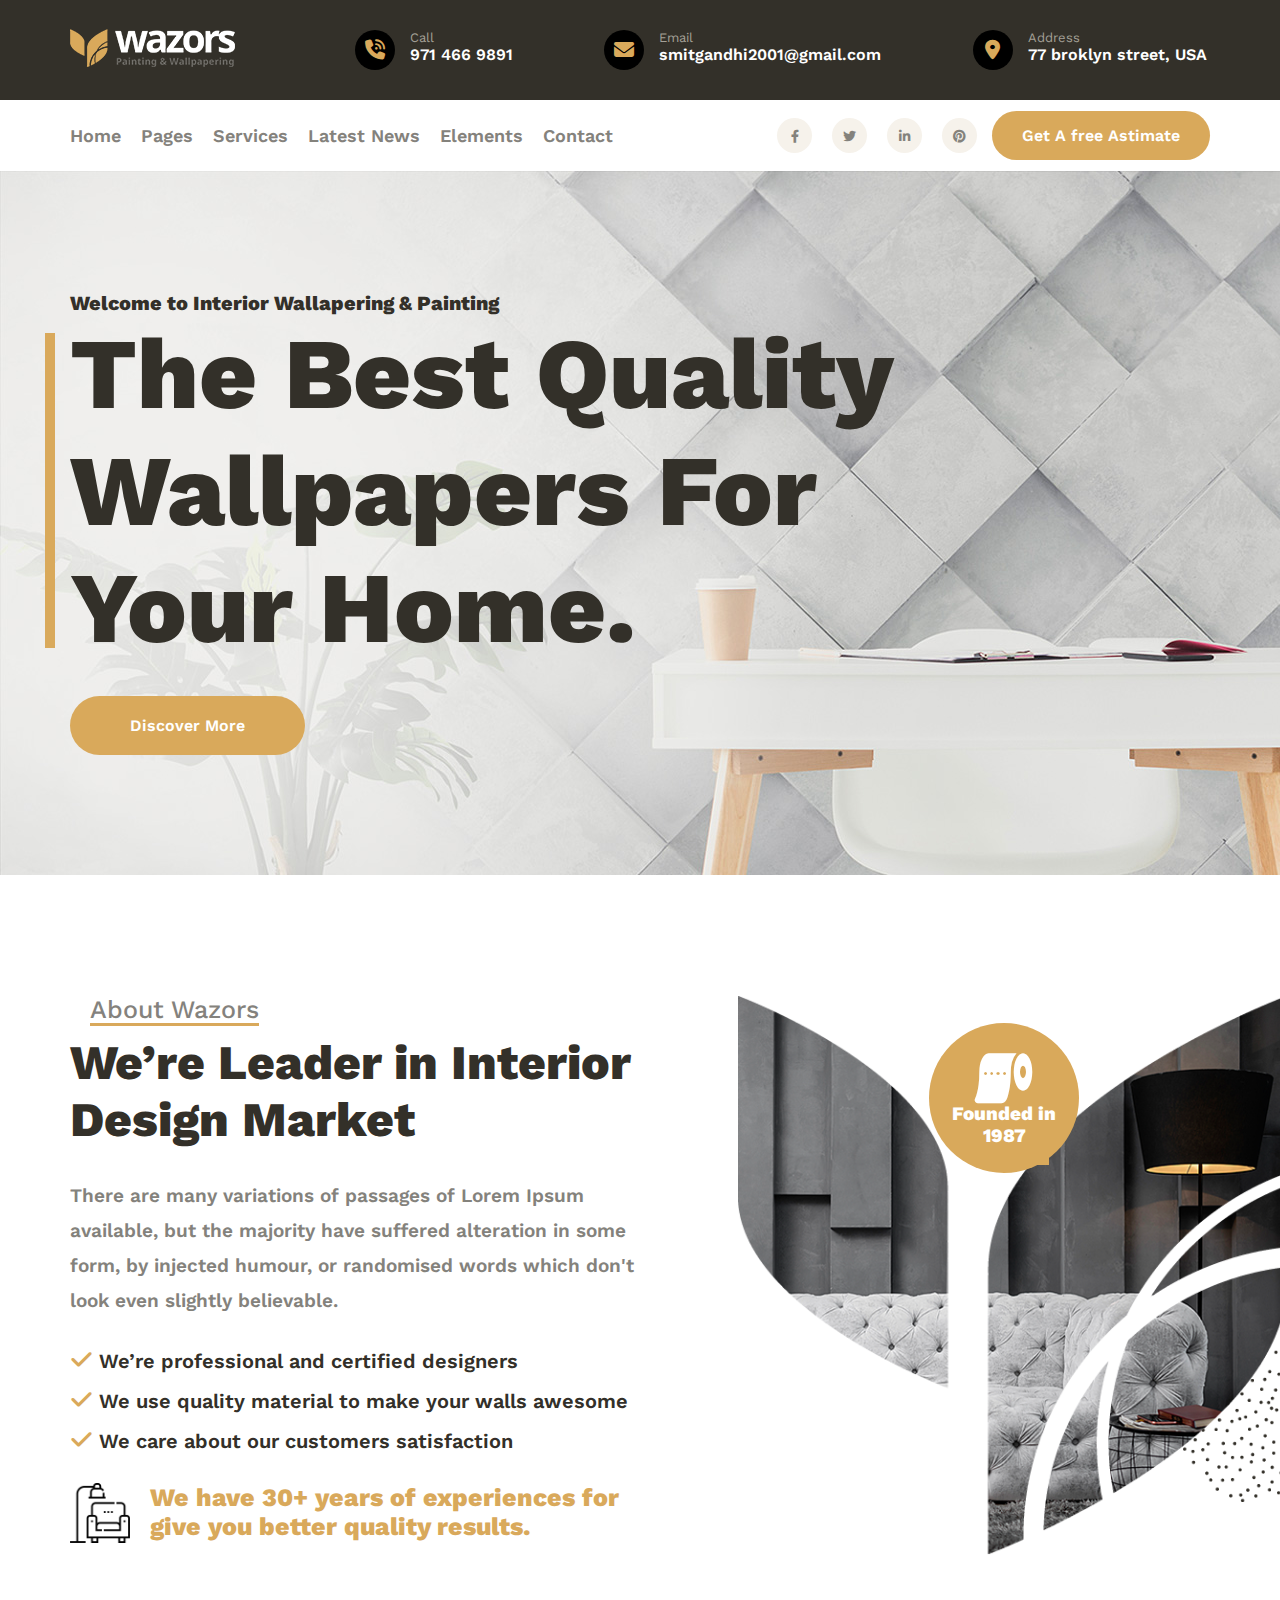
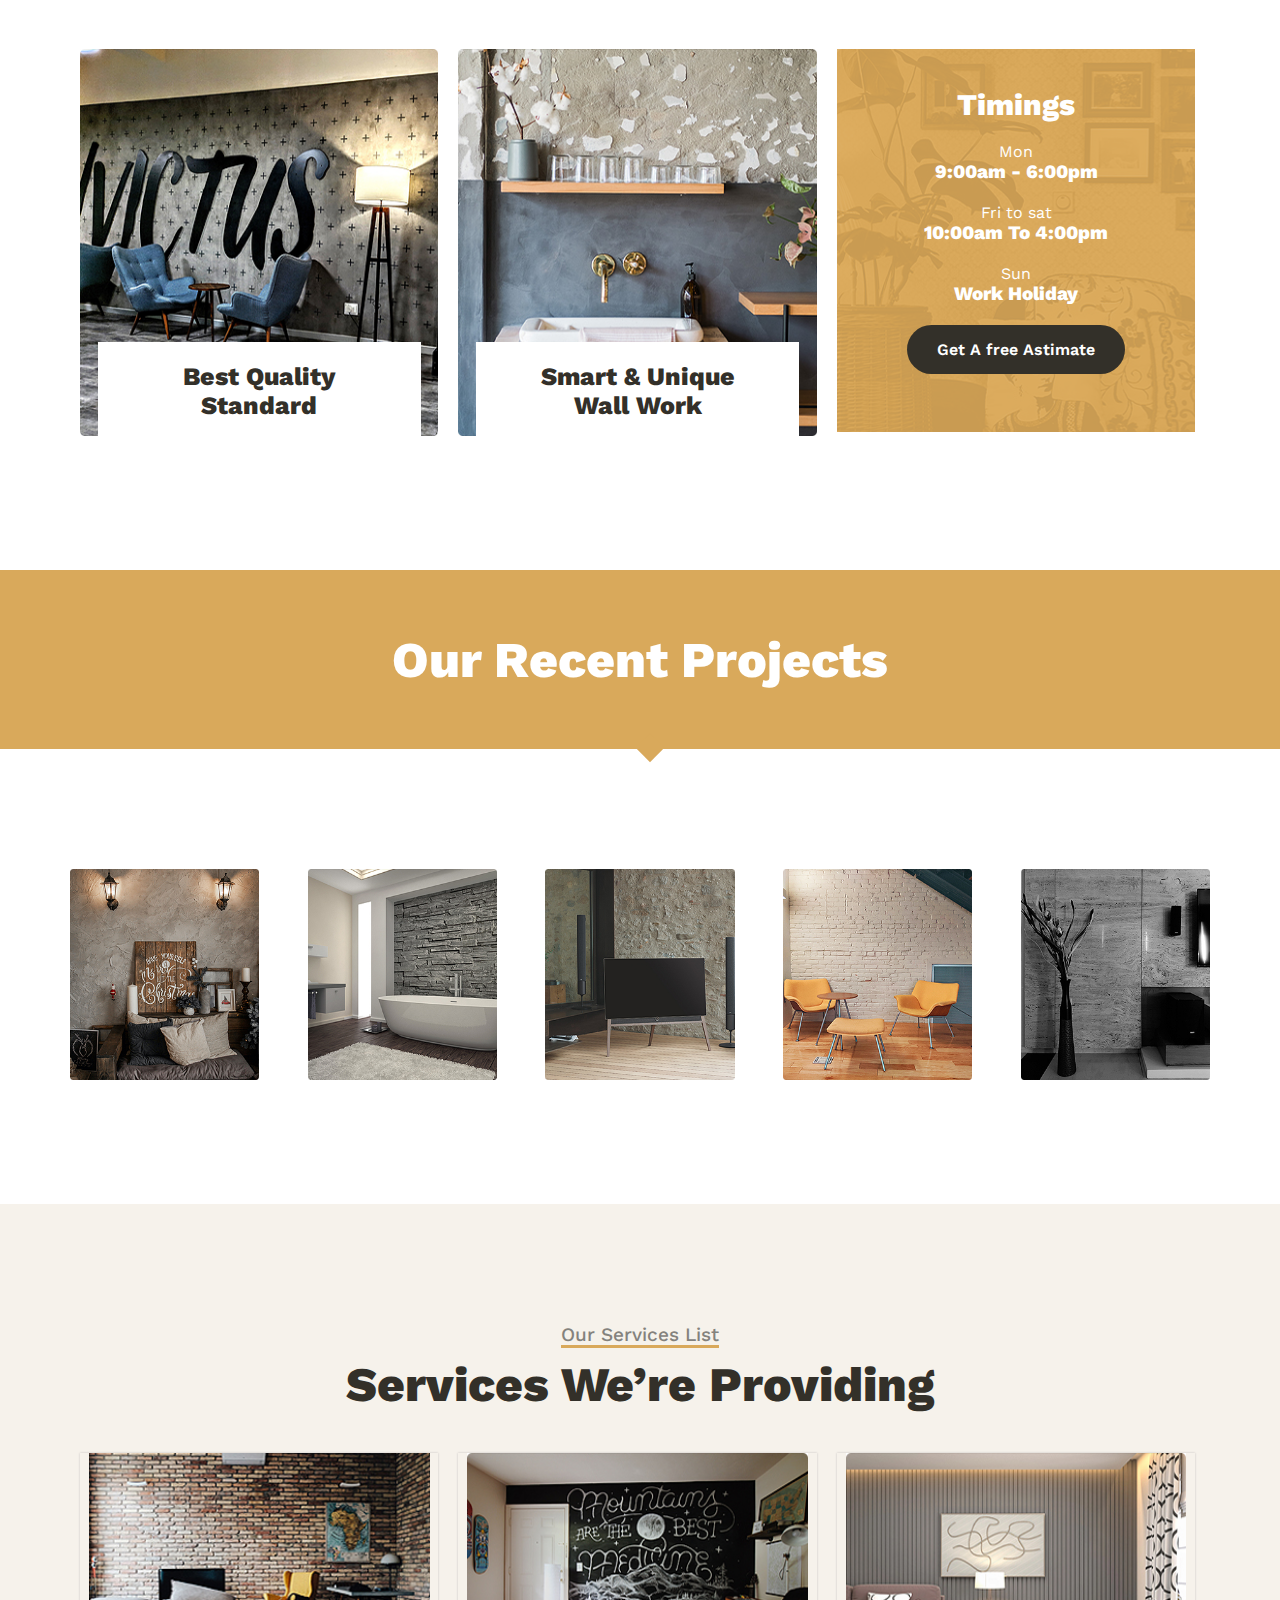
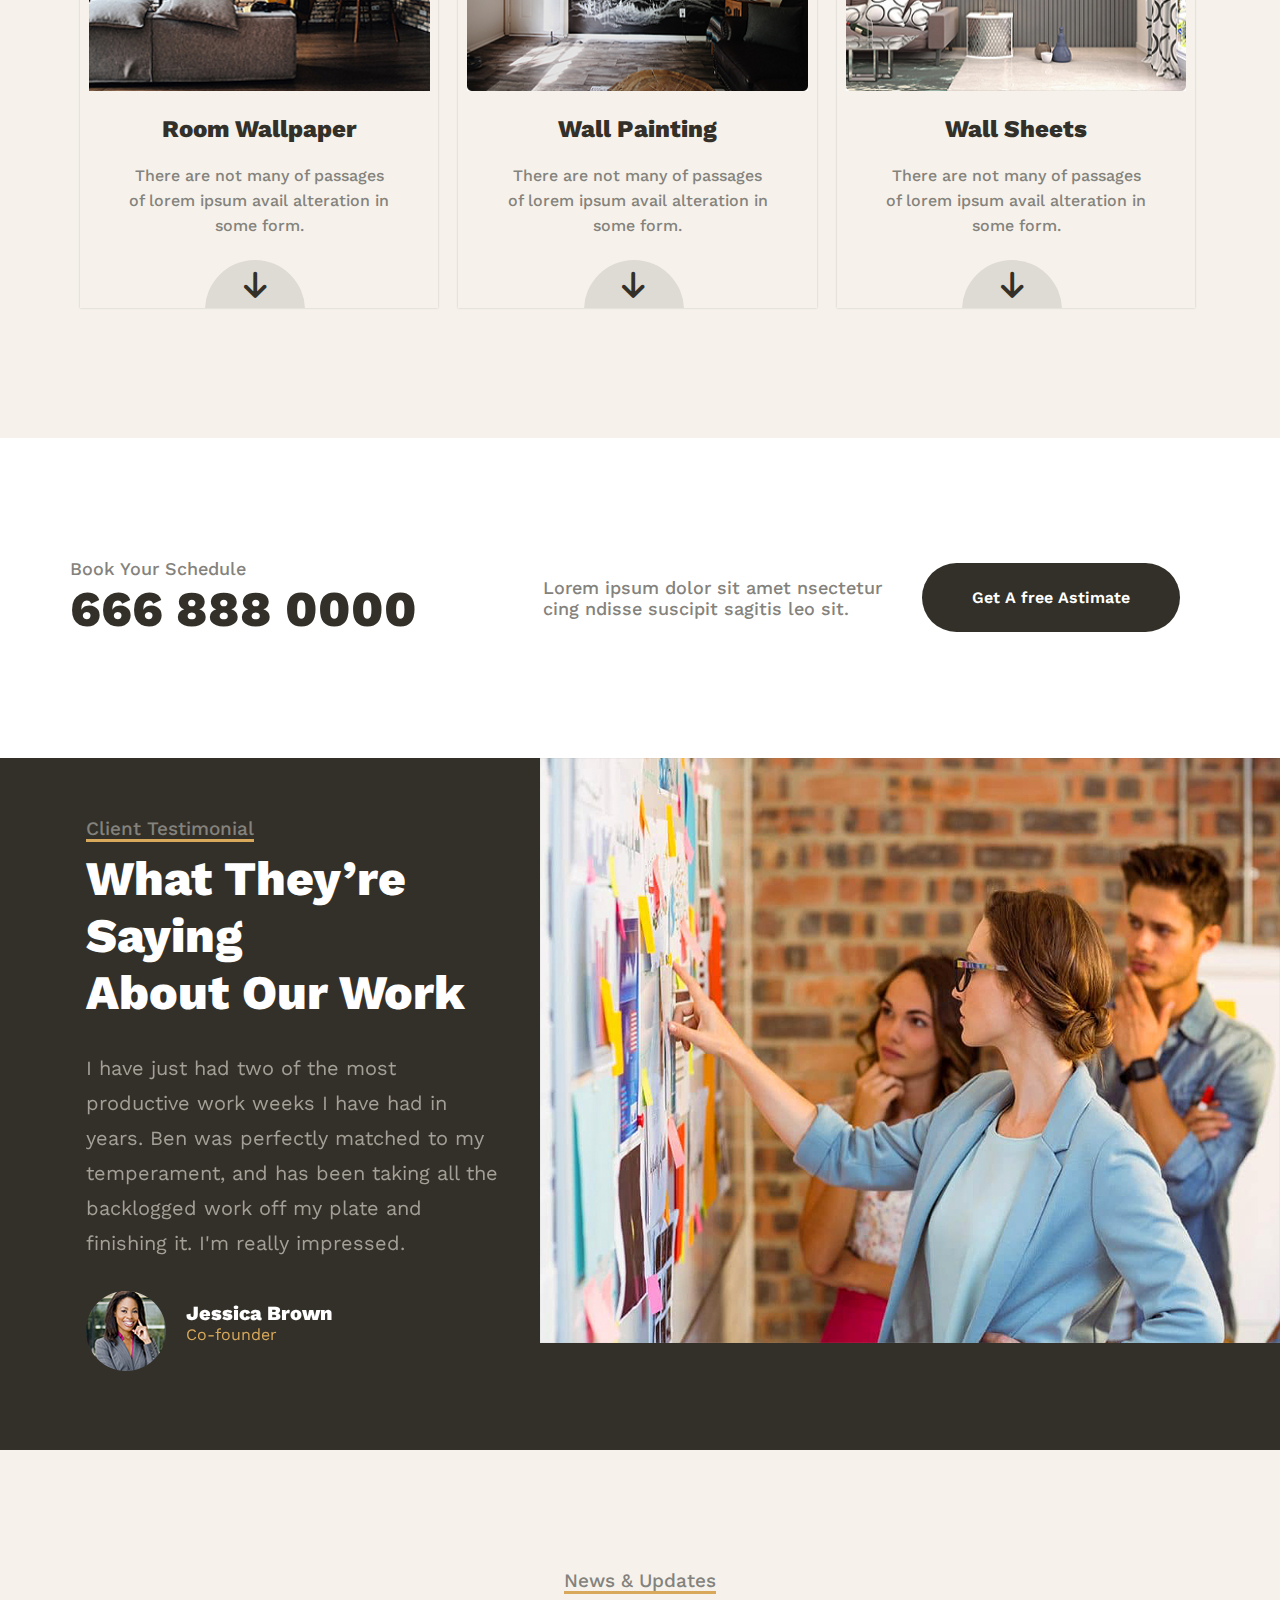
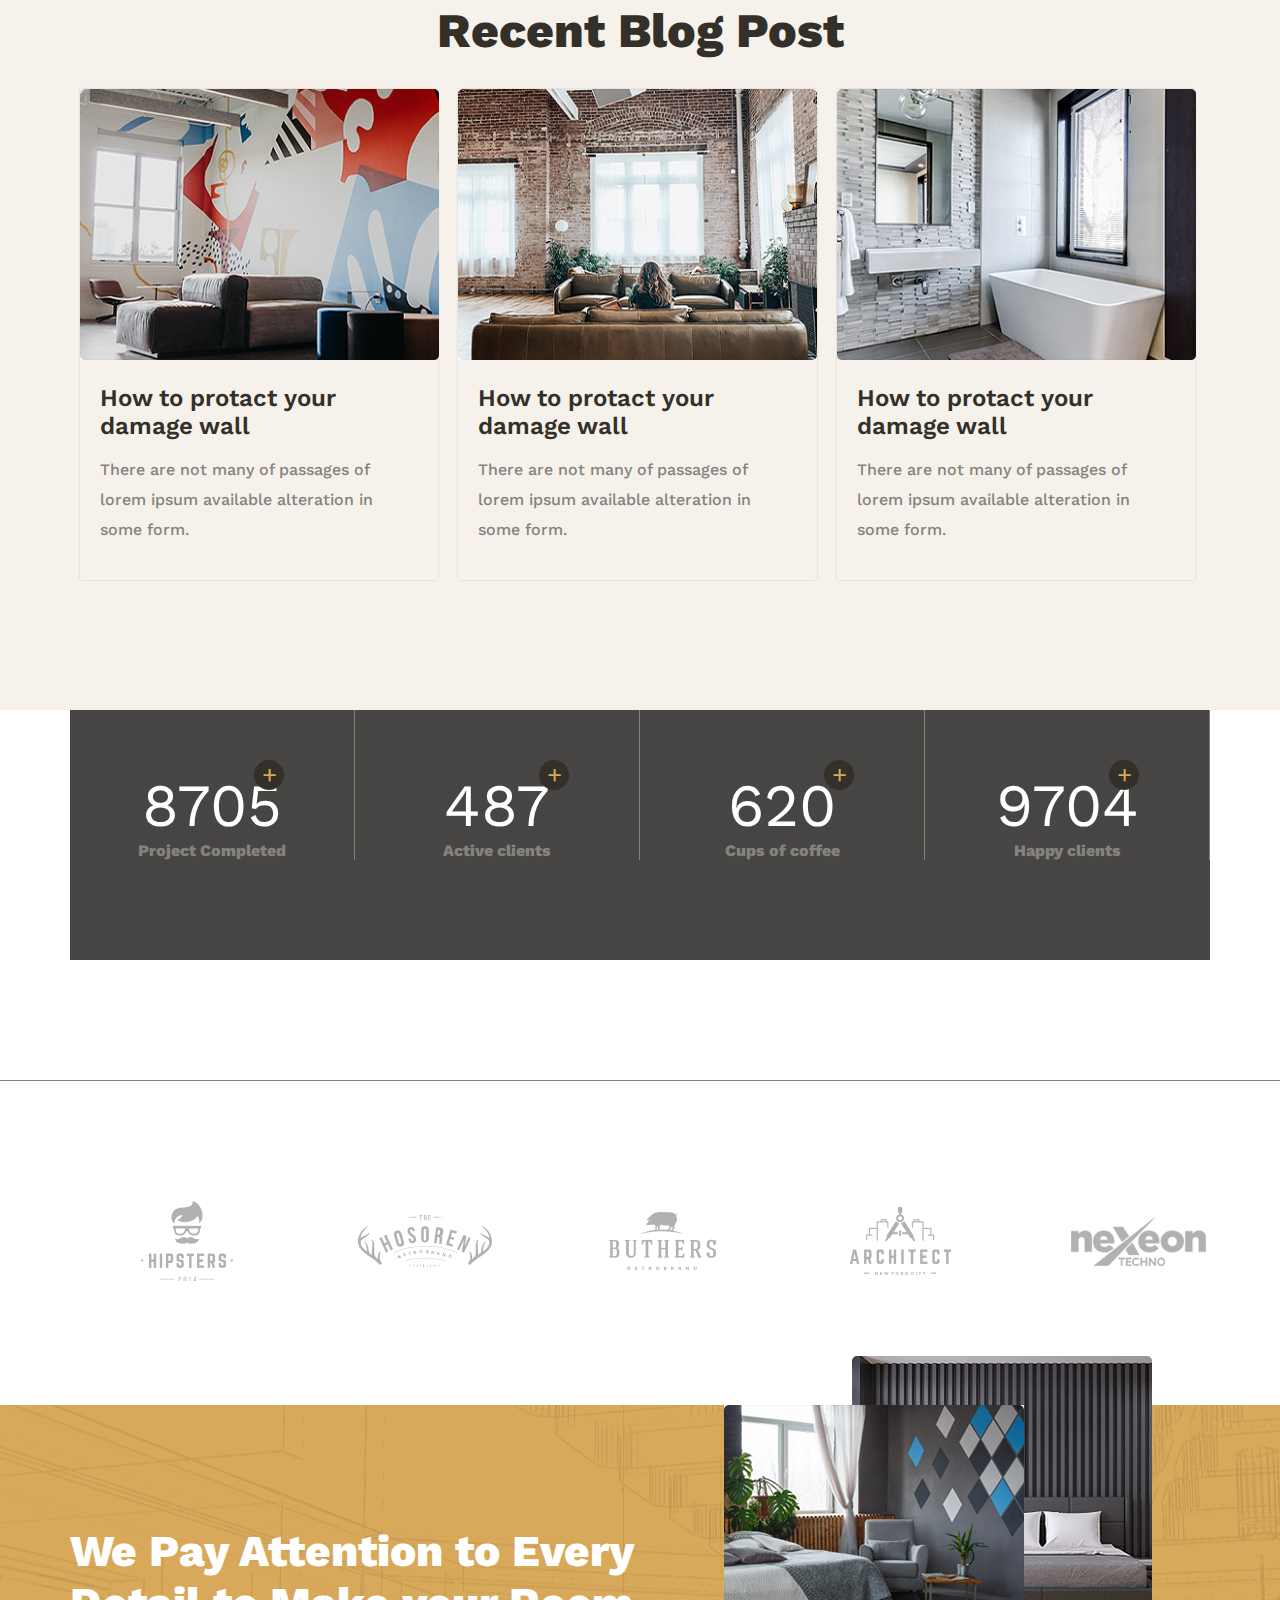
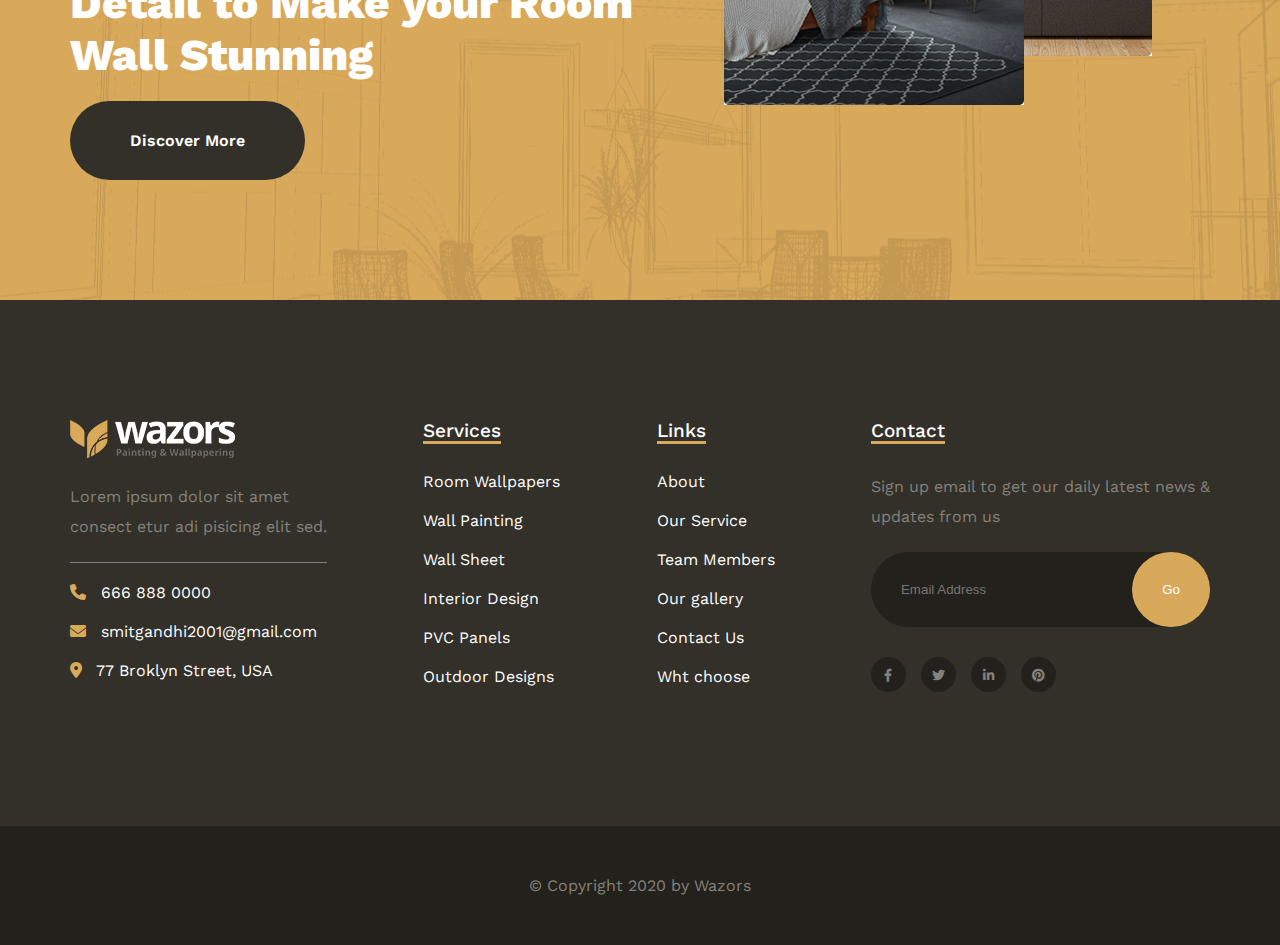
==== index.html @ 4b317e35 "Sass" ====
<!DOCTYPE html>
<html lang="en">

<head>
    <meta charset="UTF-8">
    <meta http-equiv="X-UA-Compatible" content="IE=edge">
    <meta name="viewport" content="width=device-width, initial-scale=1.0">
    <title>Home Decore</title>
    <!-- fontawasome -->
    <link href="css/all.min.css" rel="stylesheet" type="text/css" />
    <!-- fonts -->
    <link href="css/font.css" rel="stylesheet" type="text/css" />

    <link rel="stylesheet" href="css/owl.carousel.min.css" type="text/css" />
    <!-- custome css -->
    <link href="css/style.css" rel="stylesheet" type="text/css" />
</head>

<body>
    <header>
        <div class="topbar">
            <div class="container">
                <div class="row align-item-center">
                    <div class="logo w-3">
                        <img src="images/logo.png" alt="logo" />
                    </div>
                    <div class="contact w-9">
                        <ul class="d-flex justify-content-btwn">
                            <li class="d-flex">
                                <i class="fa-solid fa-phone-volume"></i>
                                <div>
                                    <h5>
                                        Call
                                    </h5>
                                    <a href="#javascript:;">
                                        971 466 9891
                                    </a>
                                </div>
                            </li>
                            <li class="d-flex">
                                <i class="fa-solid fa-envelope"></i>
                                <div>
                                    <h5>
                                        Email
                                    </h5>
                                    <a href="#javascript:;">
                                        smitgandhi2001@gmail.com
                                    </a>
                                </div>
                            </li>
                            <li class="d-flex">
                                <i class="fa-solid fa-location-dot"></i>
                                <div>
                                    <h5>
                                        Address
                                    </h5>
                                    <a href="#javascript:;">
                                        77 broklyn street, USA
                                    </a>
                                </div>
                            </li>
                        </ul>
                    </div>
                </div>
            </div>
        </div>
        <div class="main-head">
            <div class="container">
                <div class="row justify-content-btwn align-item-center">
                    <nav>
                        <ul class="d-flex">
                            <li class="dropdown position-relative">
                                <a href="#" class="na">
                                    Home
                                </a>
                                <ul class="dropdown-menu position-absolute">
                                    <li class="drop-l">
                                        <a href="#" class="drop-la">
                                            Home Page 01
                                        </a>
                                    </li>
                                    <li class="drop-l">
                                        <a href="#" class="drop-la">
                                            Home Page 02
                                        </a>
                                    </li>
                                    <li class="drop-l">
                                        <a href="#" class="drop-la">
                                            Home OnePage
                                        </a>
                                    </li>
                                    <li class="drop-l">
                                        <a href="#" class="drop-la">
                                            Header Style
                                        </a>
                                    </li>
                                </ul>
                            </li>
                            <li class="drop-down position-relative">
                                <a href="#" class="na">
                                    Pages
                                </a>
                                <ul class="dropdown-menu position-absolute">
                                    <li class="drop-l">
                                        <a href="#" class="drop-la">
                                            About Us
                                        </a>
                                    </li>
                                    <li class="drop-l">
                                        <a href="#" class="drop-la">
                                            Our Work
                                        </a>
                                    </li>
                                    <li class="drop-l">
                                        <a href="#" class="drop-la">
                                           Work Details
                                        </a>
                                    </li>
                                    <li class="drop-l">
                                        <a href="#" class="drop-la">
                                            Faq
                                        </a>
                                    </li>
                                    <li class="drop-l">
                                        <a href="#" class="drop-la">
                                            Our Team
                                        </a>
                                    </li>
                                    <li class="drop-l">
                                        <a href="#" class="drop-la">
                                            404 Error Page
                                        </a>
                                    </li>
                                </ul>
                            </li>
                            <li>
                                <a href="#" class="na">
                                    Services
                                </a>
                            </li>
                            <li class="position-relative">
                                <a href="#" class="na">
                                    Latest News
                                </a>
                                <ul class="dropdown-menu position-absolute">
                                    <li class="drop-l">
                                        <a href="#" class="drop-la">
                                            Latest News
                                        </a>
                                    </li>
                                    <li class="drop-l">
                                        <a href="#" class="drop-la">
                                            News Grid views
                                        </a>
                                    </li>
                                    <li class="drop-l">
                                        <a href="#" class="drop-la">
                                           New Details
                                        </a>
                                    </li>
                                </ul>
                            </li>
                            <li>
                                <a href="#" class="na">
                                    Elements
                                </a>
                            </li>
                            <li>
                                <a href="#" class="na">
                                    Contact
                                </a>
                            </li>
                        </ul>
                    </nav>
                    <div class="social-icon">
                        <a href="#">
                            <i class="fa-brands fa-facebook-f"></i>
                        </a>
                        <a href="#">
                            <i class="fa-brands fa-twitter"></i>
                        </a>
                        <a href="#">
                            <i class="fa-brands fa-linkedin-in"></i>
                        </a>
                        <a href="#">
                            <i class="fa-brands fa-pinterest"></i>
                        </a>
                    </div>
                    <div class="btn">
                        <a href="#">
                            Get A free Astimate
                        </a>
                    </div>
                </div>
            </div>
        </div>
    </header>
    <section class="slider py-120">
        <div class="container">
            <div class="row">
                <div class="sli-heading">
                    <h2>
                        Welcome to Interior Wallapering & Painting
                    </h2>
                    <h1>
                        The Best Quality<br> Wallpapers For<br> Your Home.
                    </h1>
                    <div class="btn">
                        <a href="#">
                            Discover More
                        </a>
                    </div>
                </div>
            </div>
        </div>
    </section>
    <!-- About US -->
    <section class="about py-120">
        <div class="container">
            <div class="row justify-content-btwn">
                <div class="left w-6">
                    <div class="title">
                        <h3>
                            About Wazors
                        </h3>
                        <h2>
                            We’re Leader in Interior Design Market
                        </h2>
                    </div>
                    <p>
                        There are many variations of passages of Lorem Ipsum available, but the majority have suffered
                        alteration in some form, by injected humour, or randomised words which don't look even slightly
                        believable.
                    </p>
                    <ul>
                        <li>
                            <i class="fa-solid fa-check"></i>
                            We’re professional and certified designers
                        </li>
                        <li>
                            <i class="fa-solid fa-check"></i>
                            We use quality material to make your walls awesome
                        </li>
                        <li>
                            <i class="fa-solid fa-check"></i>
                            We care about our customers satisfaction
                        </li>
                    </ul>
                    <div class="d-flex">
                        <img src="images/armchair.png" alt="flaticon" />
                        <h3 class="d-flex">
                            We have 30+ years of experiences for give you better quality results.
                        </h3>
                    </div>
                </div>
                <div class="right w-5">
                    <div class="image position-relative">
                        <img src="images/about-right-img.png" alt="about-right-img" />
                        <div class="year position-absolute">
                            <div class="yr position-relative">
                                <i class="fa-solid fa-toilet-paper"></i>
                                <h3>
                                    Founded in<br> 1987
                                </h3>
                            </div>
                        </div>
                        <!-- <div class="position-absolute dot-pattern"> -->
                        <img src="images/dot-pattern.png" alt="dot-pattern" class="position-absolute dot-pattern" />
                        <!-- </div> -->
                    </div>
                </div>
            </div>
            <div class="row r2">
                <div class="box w-4">
                    <div class="image position-relative">
                        <img src="images/box-img-1.jpg" alt="box-1" />
                        <div class="title position-absolute">
                            <h3>
                                <a href="#">
                                    Best Quality <br>Standard
                                </a>
                            </h3>
                        </div>
                    </div>
                </div>
                <div class="box w-4">
                    <div class="image position-relative">
                        <img src="images/box-img-2.jpg" alt="box-1" />
                        <div class="title position-absolute">
                            <h3>
                                <a href="#">
                                    Smart & Unique <br> Wall Work
                                </a>
                            </h3>
                        </div>
                    </div>
                </div>
                <div class="box w-4">
                    <div class="box-3">
                        <div class="time">
                            <h3 class="heading">
                                Timings
                            </h3>
                            <div>
                                <span>
                                    Mon
                                </span>
                                <h3>
                                    9:00am - 6:00pm
                                </h3>
                            </div>
                            <div>
                                <span>
                                    Fri to sat
                                </span>
                                <h3>
                                    10:00am To 4:00pm
                                </h3>
                            </div>
                            <div>
                                <span>
                                    Sun
                                </span>
                                <h3>
                                    Work Holiday
                                </h3>
                            </div>
                            <div class="btn">
                                <a href="#">
                                    Get A free Astimate
                                </a>
                            </div>
                        </div>
                    </div>
                </div>
            </div>
        </div>
    </section>
    <!-- project -->
    <section class="project-title py-60">
        <div class="container">
            <div class="row justify-content-around">
                <h2>
                    Our Recent Projects
                </h2>
            </div>
        </div>
    </section>

    <section class="py-120 wall-design">
        <div class="container">
            <div class="row justify-content-btwn">
                <div class="images w-2">
                    <div class="img">
                        <img src="images/project-1.jpg" alt="proj-1" />
                    </div>
                </div>
                <div class="images w-2">
                    <div class="img">
                        <img src="images/project-2.jpg" alt="proj-2" />
                    </div>
                </div>
                <div class="images w-2">
                    <div class="img">
                        <img src="images/project-3.jpg" alt="proj-3" />
                    </div>
                </div>
                <div class="images w-2">
                    <div class="img">
                        <img src="images/project-4.jpg" alt="proj-4" />
                    </div>
                </div>
                <div class="images w-2">
                    <div class="img">
                        <img src="images/project-5.jpg" alt="proj-5" />
                    </div>
                </div>
            </div>
        </div>
    </section>

    <!-- service -->
    <section class="service py-120">
        <div class="container">
            <div class="row justify-content-around">
                <div class="title">
                    <h3>
                        Our Services List
                    </h3>
                    <h2>
                        Services We’re Providing
                    </h2>
                </div>
            </div>
            <div class="row">
                <div class="s-list w-4">
                    <div class="list">
                        <div class="image">
                            <img src="images/service-1.jpg" alt="service-1" />
                        </div>
                        <div class="detail">
                            <h2>
                                Room Wallpaper
                            </h2>
                            <p>
                                There are not many of passages of lorem ipsum avail alteration in some form.
                            </p>
                        </div>
                        <div class="down position-relative">
                            <a href="#" class="position-absolute">
                                <i class="fa-solid fa-arrow-down"></i>
                            </a>
                        </div>
                    </div>
                </div>
                <div class="s-list w-4">
                    <div class="list">
                        <div class="image">
                            <img src="images/service-2.jpg" alt="service-1" />
                        </div>
                        <div class="detail">
                            <h2>
                                Wall Painting
                            </h2>
                            <p>
                                There are not many of passages of lorem ipsum avail alteration in some form.
                            </p>
                        </div>
                        <div class="down position-relative">
                            <a href="#" class="position-absolute">
                                <i class="fa-solid fa-arrow-down"></i>
                            </a>
                        </div>
                    </div>
                </div>
                <div class="s-list w-4">
                    <div class="list">
                        <div class="image">
                            <img src="images/service-3.jpg" alt="service-1" />
                        </div>
                        <div class="detail">
                            <h2>
                                Wall Sheets
                            </h2>
                            <p>
                                There are not many of passages of lorem ipsum avail alteration in some form.
                            </p>
                        </div>
                        <div class="down position-relative">
                            <a href="#" class="position-absolute">
                                <i class="fa-solid fa-arrow-down"></i>
                            </a>
                        </div>
                    </div>
                </div>
            </div>
        </div>
    </section>

    <!-- schedule -->
    <section class="schedule py-120">
        <div class="container">
            <div class="row align-item-center">
                <div class="p1 w-5">
                    <p>
                        Book Your Schedule
                    </p>
                    <a href="#" class="num">
                        666 888 0000
                    </a>
                </div>
                <div class="p1 w-4">
                    <p>
                        Lorem ipsum dolor sit amet nsectetur cing ndisse suscipit sagitis leo sit.
                    </p>
                </div>
                <div class="p1 w-3">
                    <div class="btn">
                        <a href="#" class="cta">
                            Get A free Astimate
                        </a>
                    </div>
                </div>
            </div>
        </div>
    </section>

    <!-- client-Testimonial -->
    <section class="client">
        <div class="right">
            <img src="images/test-right-img.jpg" alt="test-right-img" />
        </div>
        <div class="container">
            <div class="row">
                <div class="left py-60 w-11">
                    <div class="title">
                        <h3>
                            Client Testimonial
                        </h3>
                        <h2>
                            What They’re Saying <br>About Our Work
                        </h2>
                    </div>
                    <div class="owl-carousel owl-theme">
                        <div class="item">
                            <div class="para">
                                <p>
                                    I have just had two of the most productive work weeks I have had in years. Ben was
                                    perfectly matched to my temperament, and has been taking all the backlogged work off
                                    my plate and finishing it. I'm really impressed.
                                </p>
                                <div class="founder d-flex">
                                    <div class="image">
                                        <img src="images/test-founder.png" alt="test-founder" />
                                    </div>
                                    <div class="name">
                                        <h3>
                                            Jessica Brown
                                        </h3>
                                        <span>
                                            Co-founder
                                        </span>
                                    </div>
                                </div>
                            </div>
                        </div>
                        <div class="item">
                            <div class="para">
                                <p>
                                    I have just had two of the most productive work weeks I have had in years. Ben was
                                    perfectly matched to my temperament, and has been taking all the backlogged work off
                                    my plate and finishing it. I'm really impressed.
                                </p>
                                <div class="founder d-flex">
                                    <div class="image">
                                        <img src="images/test-founder.png" alt="test-founder" />
                                    </div>
                                    <div class="name">
                                        <h3>
                                            Jessica Brown
                                        </h3>
                                        <span>
                                            Co-founder
                                        </span>
                                    </div>
                                </div>
                            </div>
                        </div>
                    </div>
                </div>
            </div>
        </div>
    </section>

    <!-- Blog -->
    <section class="blogs py-120">
        <div class="container">
            <div class="row justify-content-around">
                <div class="title">
                    <h3>
                        News & Updates
                    </h3>
                    <h2>
                        Recent Blog Post
                    </h2>
                </div>
            </div>
            <div class="row">
                <div class="blog w-4">
                    <div class="news">
                        <div class="image">
                            <img src="images/blog-1.jpg" alt="blog-1" />
                        </div>
                        <div class="detail">
                            <a href="#">
                                How to protact your damage wall
                            </a>
                            <p>
                                There are not many of passages of lorem ipsum available alteration in some form.
                            </p>
                        </div>
                    </div>
                </div>
                <div class="blog w-4">
                    <div class="news">
                        <div class="image">
                            <img src="images/blog-2.jpg" alt="blog-1" />
                        </div>
                        <div class="detail">
                            <a href="#">
                                How to protact your damage wall
                            </a>
                            <p>
                                There are not many of passages of lorem ipsum available alteration in some form.
                            </p>
                        </div>
                    </div>
                </div>
                <div class="blog w-4">
                    <div class="news">
                        <div class="image">
                            <img src="images/blog-3.jpg" alt="blog-1" />
                        </div>
                        <div class="detail">
                            <a href="#">
                                How to protact your damage wall
                            </a>
                            <p>
                                There are not many of passages of lorem ipsum available alteration in some form.
                            </p>
                        </div>
                    </div>
                </div>
            </div>
        </div>
    </section>

    <!-- counter -->
    <section class="counter py-120">
        <div class="container">
            <div class="row">
                <div class="count w-3">
                    <span id="num1">
                        8705
                    </span>
                    <h4>
                        Project Completed
                    </h4>
                </div>
                <div class="count w-3">
                    <span id="num2">
                        487
                    </span>
                    <h4>
                        Active clients
                    </h4>
                </div>
                <div class="count w-3">
                    <span id="num3">
                        620
                    </span>
                    <h4>
                        Cups of coffee
                    </h4>
                </div>
                <div class="count w-3">
                    <span id="num4">
                        9704
                    </span>
                    <h4>
                        Happy clients
                    </h4>
                </div>
            </div>
        </div>
    </section>

    <!-- collabrate -->
    <section class="py-120">
        <div class="container">
            <div class="row justify-content-btwn">
                <div class="brand w-2">
                    <a href="#">
                        <img src="images/brand-1.png" class="brand-1" />
                    </a>
                </div>
                <div class="brand w-2">
                    <a href="#">
                        <img src="images/brand-2.png" class="brand-1" />
                    </a>
                </div>
                <div class="brand w-2">
                    <a href="#">
                        <img src="images/brand-3.png" class="brand-1" />
                    </a>
                </div>
                <div class="brand w-2">
                    <a href="#">
                        <img src="images/brand-4.png" class="brand-1" />
                    </a>
                </div>
                <div class="brand w-2">
                    <a href="#">
                        <img src="images/brand-5.png" class="brand-1" />
                    </a>
                </div>
            </div>
        </div>
    </section>

    <!-- Wall-stunning -->
    <section class="wall-st py-120 position-relative">
        <div class="image-1 position-absolute">
            <img src="images/discover-1.jpg" alt="discover-1" />
        </div>
        <div class="image-2 position-absolute">
            <img src="images/discover-2.jpg" alt="discover-1" />
        </div>
        <div class="container">
            <div class="row">
                <div class="left">
                    <h2>
                        We Pay Attention to Every <br>Detail to Make your Room<br> Wall Stunning
                    </h2>
                    <div class="btn">
                        <a href="#">
                            Discover More
                        </a>
                    </div>
                </div>
            </div>
        </div>
    </section>
    <!-- footer -->
    <footer class="py-120">
        <div class="container">
            <div class="row justify-content-btwn">
                <div>
                    <div class="logo">
                        <img src="images/logo.png" alt="logo" />
                    </div>
                    <p>
                        Lorem ipsum dolor sit amet<br> consect etur adi pisicing elit sed.
                    </p>
                    <ul>
                        <li>
                            <a href="#">
                                <i class="fa-solid fa-phone"></i>
                                666 888 0000
                            </a>
                        </li>
                        <li>
                            <a href="#">
                                <i class="fa-solid fa-envelope"></i>
                                smitgandhi2001@gmail.com
                            </a>
                        </li>
                        <li>
                            <a href="#">
                                <i class="fa-solid fa-location-dot"></i>
                                77 Broklyn Street, USA
                            </a>
                        </li>
                    </ul>
                </div>
                <div class="list">
                    <h3>
                        Services
                    </h3>
                    <ul>
                        <li>
                            <a href="#">
                                Room Wallpapers
                            </a>
                        </li>
                        <li>
                            <a href="#">
                                Wall Painting
                            </a>
                        </li>
                        <li>
                            <a href="#">
                                Wall Sheet
                            </a>
                        </li>
                        <li>
                            <a href="#">
                                Interior Design
                            </a>
                        </li>
                        <li>
                            <a href="#">
                                PVC Panels
                            </a>
                        </li>
                        <li>
                            <a href="#">
                                Outdoor Designs
                            </a>
                        </li>
                    </ul>
                </div>
                <div class="list">
                    <h3>
                        Links
                    </h3>
                    <ul>
                        <li>
                            <a href="#">
                                About
                            </a>
                        </li>
                        <li>
                            <a href="#">
                                Our Service
                            </a>
                        </li>
                        <li>
                            <a href="#">
                                Team Members
                            </a>
                        </li>
                        <li>
                            <a href="#">
                                Our gallery
                            </a>
                        </li>
                        <li>
                            <a href="#">
                                Contact Us
                            </a>
                        </li>
                        <li>
                            <a href="#">
                                Wht choose
                            </a>
                        </li>
                    </ul>
                </div>
                <div class="list">
                    <h3>
                        Contact
                    </h3>
                    <p>
                        Sign up email to get our daily latest news &<br> updates from us
                    </p>
                    <form class="position-relative">
                        <input type="email" placeholder="Email Address" />
                        <button type="submit">
                            Go
                        </button>
                    </form>
                    <div class="social-icon">
                        <a href="#">
                            <i class="fa-brands fa-facebook-f"></i>
                        </a>
                        <a href="#">
                            <i class="fa-brands fa-twitter"></i>
                        </a>
                        <a href="#">
                            <i class="fa-brands fa-linkedin-in"></i>
                        </a>
                        <a href="#">
                            <i class="fa-brands fa-pinterest"></i>
                        </a>
                    </div>
                </div>
            </div>
        </div>
    </footer>
    <div class="last">
        <span>© Copyright 2020 by Wazors</span>
    </div>


    <script src="js/jquery.min.js"></script>
    <script src="js/owl.carousel.min.js"></script>
    <script src="js/clientslide.js"></script>
    <script src="js/countMe.min.js"></script>
    <script>
        window.onscroll = ()=>{
            // $(selector).countMe(delay,speed)
            $("#num1").countMe(1,1);
            $("#num2").countMe(30, 30);
            $("#num3").countMe(20, 30);
            $("#num4").countMe(1,2);
         }
        </script>
    <!-- <script src="js/app.js"></script> -->
</body>

</html>
---- css/font.css ----
@font-face {
    font-family: 'Work Sans';
    src: url('../fonts/WorkSans-Black.woff2') format('woff2'),
        url('../fonts/WorkSans-Black.woff') format('woff');
    font-weight: 900;
    font-style: normal;
    font-display: swap;
}

@font-face {
    font-family: 'Work Sans';
    src: url('../fonts/WorkSans-BlackItalic.woff2') format('woff2'),
        url('../fonts/WorkSans-BlackItalic.woff') format('woff');
    font-weight: 900;
    font-style: italic;
    font-display: swap;
}

@font-face {
    font-family: 'Work Sans';
    src: url('../fonts/WorkSans-Bold.woff2') format('woff2'),
        url('../fonts/WorkSans-Bold.woff') format('woff');
    font-weight: bold;
    font-style: normal;
    font-display: swap;
}

@font-face {
    font-family: 'Work Sans';
    src: url('../fonts/WorkSans-BoldItalic.woff2') format('woff2'),
        url('../fonts/WorkSans-BoldItalic.woff') format('woff');
    font-weight: bold;
    font-style: italic;
    font-display: swap;
}

@font-face {
    font-family: 'Work Sans';
    src: url('../fonts/WorkSans-ExtraBold.woff2') format('woff2'),
        url('../fonts/WorkSans-ExtraBold.woff') format('woff');
    font-weight: bold;
    font-style: normal;
    font-display: swap;
}

@font-face {
    font-family: 'Work Sans';
    src: url('../fonts/WorkSans-ExtraBoldItalic.woff2') format('woff2'),
        url('../fonts/WorkSans-ExtraBoldItalic.woff') format('woff');
    font-weight: bold;
    font-style: italic;
    font-display: swap;
}

@font-face {
    font-family: 'Work Sans';
    src: url('../fonts/WorkSans-ExtraLight.woff2') format('woff2'),
        url('../fonts/WorkSans-ExtraLight.woff') format('woff');
    font-weight: 200;
    font-style: normal;
    font-display: swap;
}

@font-face {
    font-family: 'Work Sans';
    src: url('../fonts/WorkSans-ExtraLightItalic.woff2') format('woff2'),
        url('../fonts/WorkSans-ExtraLightItalic.woff') format('woff');
    font-weight: 200;
    font-style: italic;
    font-display: swap;
}

@font-face {
    font-family: 'Work Sans';
    src: url('../fonts/WorkSans-Italic.woff2') format('woff2'),
        url('../fonts/WorkSans-Italic.woff') format('woff');
    font-weight: normal;
    font-style: italic;
    font-display: swap;
}

@font-face {
    font-family: 'Work Sans';
    src: url('../fonts/WorkSans-Light.woff2') format('woff2'),
        url('../fonts/WorkSans-Light.woff') format('woff');
    font-weight: 300;
    font-style: normal;
    font-display: swap;
}

@font-face {
    font-family: 'Work Sans';
    src: url('../fonts/WorkSans-LightItalic.woff2') format('woff2'),
        url('../fonts/WorkSans-LightItalic.woff') format('woff');
    font-weight: 300;
    font-style: italic;
    font-display: swap;
}

@font-face {
    font-family: 'Work Sans';
    src: url('../fonts/WorkSans-Medium.woff2') format('woff2'),
        url('../fonts/WorkSans-Medium.woff') format('woff');
    font-weight: 500;
    font-style: normal;
    font-display: swap;
}

@font-face {
    font-family: 'Work Sans';
    src: url('../fonts/WorkSans-Regular.woff2') format('woff2'),
        url('../fonts/WorkSans-Regular.woff') format('woff');
    font-weight: normal;
    font-style: normal;
    font-display: swap;
}

@font-face {
    font-family: 'Work Sans';
    src: url('../fonts/WorkSans-MediumItalic.woff2') format('woff2'),
        url('../fonts/WorkSans-MediumItalic.woff') format('woff');
    font-weight: 500;
    font-style: italic;
    font-display: swap;
}

@font-face {
    font-family: 'Work Sans';
    src: url('../fonts/WorkSans-SemiBold.woff2') format('woff2'),
        url('../fonts/WorkSans-SemiBold.woff') format('woff');
    font-weight: 600;
    font-style: normal;
    font-display: swap;
}

@font-face {
    font-family: 'Work Sans';
    src: url('../fonts/WorkSans-SemiBoldItalic.woff2') format('woff2'),
        url('../fonts/WorkSans-SemiBoldItalic.woff') format('woff');
    font-weight: 600;
    font-style: italic;
    font-display: swap;
}

@font-face {
    font-family: 'Work Sans';
    src: url('../fonts/WorkSans-Thin.woff2') format('woff2'),
        url('../fonts/WorkSans-Thin.woff') format('woff');
    font-weight: 100;
    font-style: normal;
    font-display: swap;
}

@font-face {
    font-family: 'Work Sans';
    src: url('../fonts/WorkSans-ThinItalic.woff2') format('woff2'),
        url('../fonts/WorkSans-ThinItalic.woff') format('woff');
    font-weight: 100;
    font-style: italic;
    font-display: swap;
}
---- css/style.css ----
* {
  margin: 0;
  box-sizing: border-box;
}

ol, ul {
  list-style: none;
  padding: 0;
}

a {
  text-decoration: none;
  display: inline-block;
}

.w-1 {
  width: 8.3%;
}

.w-2 {
  width: 16.6%;
}

.w-3 {
  width: 25%;
}

.w-4 {
  width: 33.2%;
}

.w-5 {
  width: 41.5%;
}

.w-6 {
  width: 50%;
}

.w-7 {
  width: 58.1%;
}

.w-8 {
  width: 66.4%;
}

.w-9 {
  width: 74.7%;
}

.w-10 {
  width: 83%;
}

.w-11 {
  width: 91.3%;
}

.w-12 {
  width: 100%;
}

.py-120 {
  padding-top: 120px;
  padding-bottom: 120px;
}

.py-60 {
  padding-top: 60px;
  padding-bottom: 60px;
}

body {
  font-family: Work Sans;
}

.container {
  width: 1140px;
  padding-left: 16px;
  padding-right: 16px;
  margin: 0 auto;
}

.row {
  display: flex;
  flex-wrap: wrap;
  margin-left: -16px;
  margin-right: -16px;
}

.justify-content-btwn {
  justify-content: space-between;
}

.justify-content-around {
  justify-content: space-around;
}

.align-item-center {
  align-items: center;
}

.text-align-center {
  text-align: center;
}

.position-relative {
  position: relative;
}

.position-absolute {
  position: absolute;
}

.d-flex {
  display: flex;
  flex-wrap: wrap;
}

.d-none {
  display: none;
}

header .topbar {
  background-color: #333029;
}
header .topbar .contact li {
  padding-top: 30px;
  padding-bottom: 30px;
}
header .topbar .contact li i {
  font-size: 20px;
  color: #D9A95B;
  padding: 10px;
  background-color: black;
  border-radius: 50px;
  margin-right: 15px;
}
header .topbar .contact li:last-child i {
  height: 40px;
  width: 40px;
  text-align: center;
  line-height: 20px;
}
header .topbar .contact li h5 {
  font-weight: 400;
  color: #a4a097;
}
header .topbar .contact li a {
  color: #ffffff;
  font-weight: 600;
}
header .main-head nav ul li .na {
  padding-top: 25px;
  padding-bottom: 25px;
  margin-right: 20px;
  color: #84827c;
  font-weight: 600;
  font-size: 18px;
  position: relative;
  transition: all 0.5s;
}
header .main-head nav ul li .na::after {
  position: absolute;
  content: "";
  width: 100%;
  height: 2px;
  bottom: 25%;
  left: 0;
  background-color: #D9A95B;
  transform: scalex(0);
  transform-origin: center;
  transition: all 0.4s;
}
header .main-head nav ul li .na:hover {
  color: #D9A95B;
}
header .main-head nav ul li .na:hover::after {
  transform: scalex(1);
}
header .main-head nav ul li .dropdown-menu {
  min-width: 220px;
  top: 130%;
  background-color: white;
  opacity: 0;
  visibility: hidden;
  z-index: 11;
  transition: all 0.5s;
}
header .main-head nav ul li .dropdown-menu .drop-l {
  border-bottom: 1px solid rgb(192, 189, 189);
  margin: 0 20px;
}
header .main-head nav ul li .dropdown-menu .drop-l:last-child {
  border: none;
}
header .main-head nav ul li .dropdown-menu .drop-l .drop-la {
  color: #333029;
  font-weight: 600;
  padding: 10px 0;
  padding-right: 40px;
  transition: all 0.5s;
}
header .main-head nav ul li .dropdown-menu .drop-l .drop-la:hover {
  color: #D9A95B;
  text-indent: 10px;
}
header .main-head nav ul li:hover .dropdown-menu {
  top: 100%;
  visibility: visible;
  opacity: 1;
}
header .main-head .social-icon {
  margin-left: auto;
}
header .main-head .social-icon a {
  width: 35px;
  height: 35px;
  margin-right: 15px;
  text-align: center;
  line-height: 35px;
  border-radius: 50px;
  background-color: #f6f2eb;
  position: relative;
  z-index: 1;
}
header .main-head .social-icon a i {
  color: #84827c;
  font-size: 13px;
  transition: all 0.8s;
}
header .main-head .social-icon a::after {
  position: absolute;
  content: "";
  width: 100%;
  height: 100%;
  border-radius: 50px;
  background-color: #D9A95B;
  left: 0;
  top: 0;
  transform: scale(0);
  transform-origin: center;
  transition: all 0.5s;
  z-index: -1;
}
header .main-head .social-icon a:hover i {
  color: white;
}
header .main-head .social-icon a:hover::after {
  transform: scale(1);
}
header .main-head .btn a {
  padding: 15px 30px;
  border-radius: 50px;
  background-color: #D9A95B;
  font-weight: 600;
  color: #ffffff;
  position: relative;
  z-index: 1;
}
header .main-head .btn a::before {
  content: "";
  width: 100%;
  height: 100%;
  position: absolute;
  border-radius: 50px;
  background-color: #333029;
  left: 0;
  top: 0;
  transform: scaleY(0);
  transition: all 0.5s;
  z-index: -1;
}
header .main-head .btn a:hover::before {
  transform: scaleY(1);
}

.slider {
  background-image: url(../images/slide-2.jpg);
}
.slider .sli-heading h1 {
  font-size: 100px;
  color: #333029;
  position: relative;
}
.slider .sli-heading h1::before {
  position: absolute;
  content: "";
  width: 10px;
  height: 90%;
  left: -3%;
  top: 5%;
  background-color: #D9A95B;
}
.slider .sli-heading h2 {
  color: #333029;
  font-size: 20px;
}
.slider .sli-heading .btn {
  margin-top: 30px;
}
.slider .sli-heading .btn a {
  padding: 15px 30px;
  border-radius: 50px;
  background-color: #D9A95B;
  font-weight: 600;
  color: #ffffff;
  position: relative;
  z-index: 1;
  padding: 20px 60px;
}
.slider .sli-heading .btn a::before {
  content: "";
  width: 100%;
  height: 100%;
  position: absolute;
  border-radius: 50px;
  background-color: #333029;
  left: 0;
  top: 0;
  transform: scaleY(0);
  transition: all 0.5s;
  z-index: -1;
}
.slider .sli-heading .btn a:hover::before {
  transform: scaleY(1);
}

.about .left .title h3 {
  color: #84827d;
  font-weight: 500;
  margin-bottom: 10px;
  display: inline-block;
  position: relative;
}
.about .left .title h3::after {
  content: "";
  width: 100%;
  height: 3px;
  background-color: #D9A95B;
  position: absolute;
  left: 0;
  bottom: -2px;
}
.about .left .title h2 {
  color: #333029;
  font-size: 48px;
}
.about .left p {
  font-size: 19px;
  font-weight: 600;
  color: #84827c;
  line-height: 35px;
  margin: 30px 0;
}
.about .left li {
  color: #333029;
  font-size: 20px;
  font-weight: 600;
  margin-bottom: 15px;
}
.about .left li:last-child {
  margin-bottom: 30px;
}
.about .left li i {
  color: #D9A95B;
  font-size: 23px;
}
.about .left div {
  flex-wrap: nowrap;
}
.about .left div img {
  width: 60px;
  -o-object-fit: contain;
     object-fit: contain;
  display: inline-block;
}
.about .left h3 {
  font-size: 25px;
  color: #D9A95B;
  font-weight: 700;
  margin-left: 20px;
}
.about .right .image {
  width: 550px;
}
.about .right .image img {
  width: 100%;
}
.about .right .image .year {
  width: 150px;
  height: 150px;
  border-radius: 50%;
  background-color: #D9A95B;
  top: 0;
  text-align: center;
  left: 35%;
  top: 5%;
}
.about .right .image .year .yr {
  padding-top: 20%;
}
.about .right .image .year .yr i {
  font-size: 50px;
  color: white;
}
.about .right .image .year .yr h3 {
  color: #ffffff;
}
.about .right .image .year .yr::before {
  position: absolute;
  content: "";
  width: 15px;
  height: 15px;
  background-color: #D9A95B;
  bottom: -18px;
  left: 70%;
}
.about .right .image .dot-pattern {
  width: 30%;
  bottom: 10%;
  right: -10%;
  z-index: -1;
  animation: dot 8s infinite linear;
  animation-delay: 0.5s;
}
@keyframes dot {
  0% {
    transform: rotateY(0deg);
  }
  100% {
    transform: rotateY(360deg);
  }
}
.about .r2 {
  margin-top: 80px;
}
.about .r2 .box {
  padding: 10px;
}
.about .r2 .box .image {
  overflow: hidden;
}
.about .r2 .box .image img {
  width: 100%;
  height: 100%;
  -o-object-fit: contain;
     object-fit: contain;
  transition: all 0.6s;
}
.about .r2 .box .image img:hover {
  transform: scale(1.2);
}
.about .r2 .box .image .title {
  width: 90%;
  padding: 20px 0;
  background-color: white;
  text-align: center;
  bottom: 0px;
  left: 5%;
}
.about .r2 .box .image .title h3 a {
  color: #333029;
  font-size: 25px;
}
.about .r2 .box .box-3 {
  background-image: url(../images/box-img-3.jpg);
  text-align: center;
  position: relative;
  z-index: 1;
}
.about .r2 .box .box-3 .time {
  padding: 38px 0;
  color: white;
}
.about .r2 .box .box-3 .time .heading {
  font-size: 30px;
  z-index: 2;
}
.about .r2 .box .box-3 .time div {
  margin-top: 20px;
  margin-bottom: 20px;
}
.about .r2 .box .box-3 .time .btn a {
  padding: 15px 30px;
  border-radius: 50px;
  background-color: #333029;
  font-weight: 600;
  color: #ffffff;
  position: relative;
  z-index: 1;
}
.about .r2 .box .box-3 .time .btn a::before {
  content: "";
  width: 100%;
  height: 100%;
  position: absolute;
  border-radius: 50px;
  background-color: #D9A95B;
  left: 0;
  top: 0;
  transform: scaleY(0);
  transition: all 0.5s;
  z-index: -1;
}
.about .r2 .box .box-3 .time .btn a:hover::before {
  transform: scaleY(1);
}
.about .r2 .box .box-3::before {
  position: absolute;
  content: "";
  width: 100%;
  height: 100%;
  top: 0;
  left: 0;
  background-color: rgba(217, 169, 91, 0.9);
  z-index: -1;
}

.project-title {
  background-color: #D9A95B;
  position: relative;
}
.project-title h2 {
  text-align: center;
  color: #ffffff;
  font-weight: 700;
  font-size: 50px;
}
.project-title::after {
  position: absolute;
  content: "";
  width: 20px;
  height: 20px;
  background-color: #D9A95B;
  transform: rotate(45deg);
  left: 50%;
  top: 94%;
}

.wall-design .images .img {
  width: 100%;
  overflow: hidden;
}
.wall-design .images .img img {
  width: 100%;
  -o-object-fit: cover;
     object-fit: cover;
  transition: all 1s;
}
.wall-design .images .img img:hover {
  transform: scale(1.5);
}

.service {
  background-color: #f6f2eb;
}
.service .title {
  text-align: center;
  margin-bottom: 30px;
}
.service .title h3 {
  color: #84827d;
  font-weight: 500;
  margin-bottom: 10px;
  display: inline-block;
  position: relative;
}
.service .title h3::after {
  content: "";
  width: 100%;
  height: 3px;
  background-color: #D9A95B;
  position: absolute;
  left: 0;
  bottom: -2px;
}
.service .title h2 {
  color: #333029;
  font-size: 48px;
}
.service .s-list {
  padding: 10px;
}
.service .s-list .list {
  box-shadow: 0 0 2px rgb(195, 192, 192);
  overflow: hidden;
}
.service .s-list .list .image {
  width: 95%;
  margin: auto;
  overflow: hidden;
  position: relative;
}
.service .s-list .list .image img {
  width: 100%;
  transition: all 1s;
}
.service .s-list .list .image::after {
  position: absolute;
  content: "";
  width: 0;
  height: 0;
  border-radius: 50%;
  background-color: rgba(185, 182, 182, 0.9);
  transform: translate(-50%, -50%);
  opacity: 0;
  transform-origin: center;
  top: 50%;
  left: 50%;
}
.service .s-list .list .detail {
  text-align: center;
  padding: 20px 45px;
}
.service .s-list .list .detail h2 {
  color: #333029;
}
.service .s-list .list .detail p {
  margin: 20px 0;
  color: #84827c;
  font-size: 16px;
  font-weight: 500;
  line-height: 25px;
}
.service .s-list .list .down {
  padding-top: 30px;
  transition: all 0.5s;
}
.service .s-list .list .down a {
  width: 100px;
  height: 100px;
  background-color: #dedad4;
  border-radius: 50px;
  text-align: center;
  top: -18px;
  left: 35%;
  transition: all 0.5s;
}
.service .s-list .list .down a i {
  font-size: 30px;
  margin-top: 10px;
  color: #333029;
  transition: all 0.5s;
}
.service .s-list .list .down a:hover {
  background-color: #D9A95B;
}
.service .s-list .list .down a:hover i {
  color: white;
}
.service .s-list .list:hover .image img {
  transform: scale(1.5);
}
.service .s-list .list:hover .image::after {
  transform-origin: center;
  transform: translate(-50%, -50%);
  width: 100%;
  height: 100%;
  animation: zoom 1s 1;
}

@keyframes zoom {
  0% {
    transform: translate(-50%, -50%);
    opacity: 0;
    transform: scale(0);
  }
  50% {
    transform: translate(-50%, -50%);
    transform-origin: center;
    opacity: 1;
    transform: scale(2.5);
    background-color: rgba(196, 178, 178, 0.5);
  }
  100% {
    transform: scale(4);
  }
}
.schedule .p1 p {
  color: #84827c;
  font-size: 18px;
  font-weight: 500;
}
.schedule .p1 .num {
  color: #333029;
  font-size: 50px;
  font-weight: 700;
}
.schedule .p1 .btn .cta {
  padding: 15px 30px;
  border-radius: 50px;
  background-color: #333029;
  font-weight: 600;
  color: #ffffff;
  position: relative;
  z-index: 1;
  padding: 25px 50px;
}
.schedule .p1 .btn .cta::before {
  content: "";
  width: 100%;
  height: 100%;
  position: absolute;
  border-radius: 50px;
  background-color: #D9A95B;
  left: 0;
  top: 0;
  transform: scaleY(0);
  transition: all 0.5s;
  z-index: -1;
}
.schedule .p1 .btn .cta:hover::before {
  transform: scaleY(1);
}

.client {
  background-color: #333029;
}
.client .title h3 {
  color: #84827d;
  font-weight: 500;
  margin-bottom: 10px;
  display: inline-block;
  position: relative;
}
.client .title h3::after {
  content: "";
  width: 100%;
  height: 3px;
  background-color: #D9A95B;
  position: absolute;
  left: 0;
  bottom: -2px;
}
.client .title h2 {
  color: #ffffff;
  font-size: 48px;
}
.client .para p {
  padding: 30px 0;
  line-height: 35px;
  font-size: 20px;
  color: #a4a097;
}
.client .para .name {
  padding-left: 20px;
  padding-top: 10px;
}
.client .para .name h3 {
  font-size: 20px;
  color: #ffffff;
}
.client .para .name span {
  color: #D9A95B;
}
.client .cf {
  background-color: #D9A95B;
  transform: rotate(30deg);
}
.client .cf h2 {
  color: #ffffff;
}
.client .right {
  width: 740px;
  height: 585px;
  float: right;
}
.client .right img {
  width: 100%;
  height: 100%;
}

.blogs {
  background-color: #f6f2eb;
}
.blogs .title {
  text-align: center;
  margin-bottom: 20px;
}
.blogs .title h3 {
  color: #84827d;
  font-weight: 500;
  margin-bottom: 10px;
  display: inline-block;
  position: relative;
}
.blogs .title h3::after {
  content: "";
  width: 100%;
  height: 3px;
  background-color: #D9A95B;
  position: absolute;
  left: 0;
  bottom: -2px;
}
.blogs .title h2 {
  color: #333029;
  font-size: 48px;
}
.blogs .blog {
  padding: 10px;
}
.blogs .blog .news {
  box-shadow: 0 0 2px rgb(203, 200, 200);
}
.blogs .blog .news .image {
  width: 359px;
  overflow: hidden;
}
.blogs .blog .news .image img {
  width: 100%;
  transition: all 0.5s;
}
.blogs .blog .news .detail {
  padding: 20px;
}
.blogs .blog .news .detail a {
  font-size: 24px;
  color: #333029;
  font-weight: 600;
  transition: all 0.7s;
}
.blogs .blog .news .detail a:hover {
  color: #D9A95B;
}
.blogs .blog .news .detail p {
  color: #84827c;
  line-height: 30px;
  font-weight: 500;
  margin: 15px 0;
}
.blogs .blog:hover .image img {
  transform: scale(1.1);
}

.counter {
  padding-top: 0;
  border-bottom: 1px solid #84827d;
}
.counter .row {
  background: linear-gradient(rgba(51, 48, 48, 0.9), rgba(51, 48, 48, 0.9)), url(../images/counter-bg.png);
  background-size: contain;
  padding-bottom: 100px;
}
.counter .count {
  text-align: center;
  border-right: 1px solid #84827d;
  padding-top: 60px;
  position: relative;
}
.counter .count span {
  font-size: 60px;
  color: white;
}
.counter .count h4 {
  color: #84827d;
}
.counter .count::after {
  position: absolute;
  content: "+";
  width: 30px;
  height: 30px;
  text-align: center;
  line-height: 30px;
  background-color: #333029;
  border-radius: 50%;
  color: #D9A95B;
  font-size: 25px;
  top: 50px;
  right: 70px;
}

.brand a {
  opacity: 0.3;
  transition: all 0.8s;
}
.brand a:hover {
  opacity: 1;
}

.wall-st {
  background-color: rgb(217, 169, 91);
  background: linear-gradient(rgba(217, 169, 91, 0.9), rgba(217, 169, 91, 0.9)), url(../images/wall-st-bg.jpg);
  background-position: center;
}
.wall-st .image-1 {
  right: 20%;
  top: 0;
  z-index: 1;
}
.wall-st .image-2 {
  right: 10%;
  top: -10%;
}
.wall-st .left h2 {
  color: #ffffff;
  font-size: 44px;
  font-weight: 700;
  margin-bottom: 20px;
}
.wall-st .left .btn a {
  padding: 15px 30px;
  border-radius: 50px;
  background-color: #333029;
  font-weight: 600;
  color: #ffffff;
  position: relative;
  z-index: 1;
  padding: 30px 60px;
}
.wall-st .left .btn a::before {
  content: "";
  width: 100%;
  height: 100%;
  position: absolute;
  border-radius: 50px;
  background-color: #D9A95B;
  left: 0;
  top: 0;
  transform: scaleY(0);
  transition: all 0.5s;
  z-index: -1;
}
.wall-st .left .btn a:hover::before {
  transform: scaleY(1);
}

footer {
  background-color: #333029;
}
footer p {
  color: #84827c;
  font-size: 16px;
  padding: 20px 0;
  line-height: 30px;
  border-bottom: 1px solid #84827c;
}
footer ul {
  margin-top: 20px;
}
footer ul li {
  margin-bottom: 20px;
}
footer ul li a {
  color: #ffffff;
  transition: all 0.5s;
}
footer ul li a:hover {
  color: #D9A95B;
}
footer ul li a i {
  color: #D9A95B;
  margin-right: 10px;
}
footer .list h3 {
  color: #ffffff;
  font-weight: 500;
  margin-bottom: 10px;
  display: inline-block;
  position: relative;
}
footer .list h3::after {
  content: "";
  width: 100%;
  height: 3px;
  background-color: #D9A95B;
  position: absolute;
  left: 0;
  bottom: -2px;
}
footer .list p {
  border: none;
}
footer .list input {
  padding: 30px;
  padding-right: 120px;
  border-radius: 50px;
  border: none;
  outline: none;
  background-color: #23211b;
  position: relative;
}
footer .list button {
  padding: 30px;
  position: absolute;
  border-radius: 50%;
  border: none;
  background-color: #D9A95B;
  color: white;
  right: 0;
}
footer .list .social-icon {
  margin-top: 30px;
}
footer .list .social-icon a {
  width: 35px;
  height: 35px;
  margin-right: 10px;
  text-align: center;
  line-height: 35px;
  border-radius: 50px;
  background-color: #23211b;
  position: relative;
  z-index: 1;
}
footer .list .social-icon a i {
  color: #84827c;
  font-size: 13px;
  transition: all 0.8s;
}
footer .list .social-icon a::after {
  position: absolute;
  content: "";
  width: 100%;
  height: 100%;
  border-radius: 50px;
  background-color: #D9A95B;
  left: 0;
  top: 0;
  transform: scale(0);
  transform-origin: center;
  transition: all 0.5s;
  z-index: -1;
}
footer .list .social-icon a:hover i {
  color: white;
}
footer .list .social-icon a:hover::after {
  transform: scale(1);
}

.last {
  text-align: center;
  padding: 50px 0;
  background-color: #23211b;
}
.last span {
  color: #84827c;
}/*# sourceMappingURL=style.css.map */
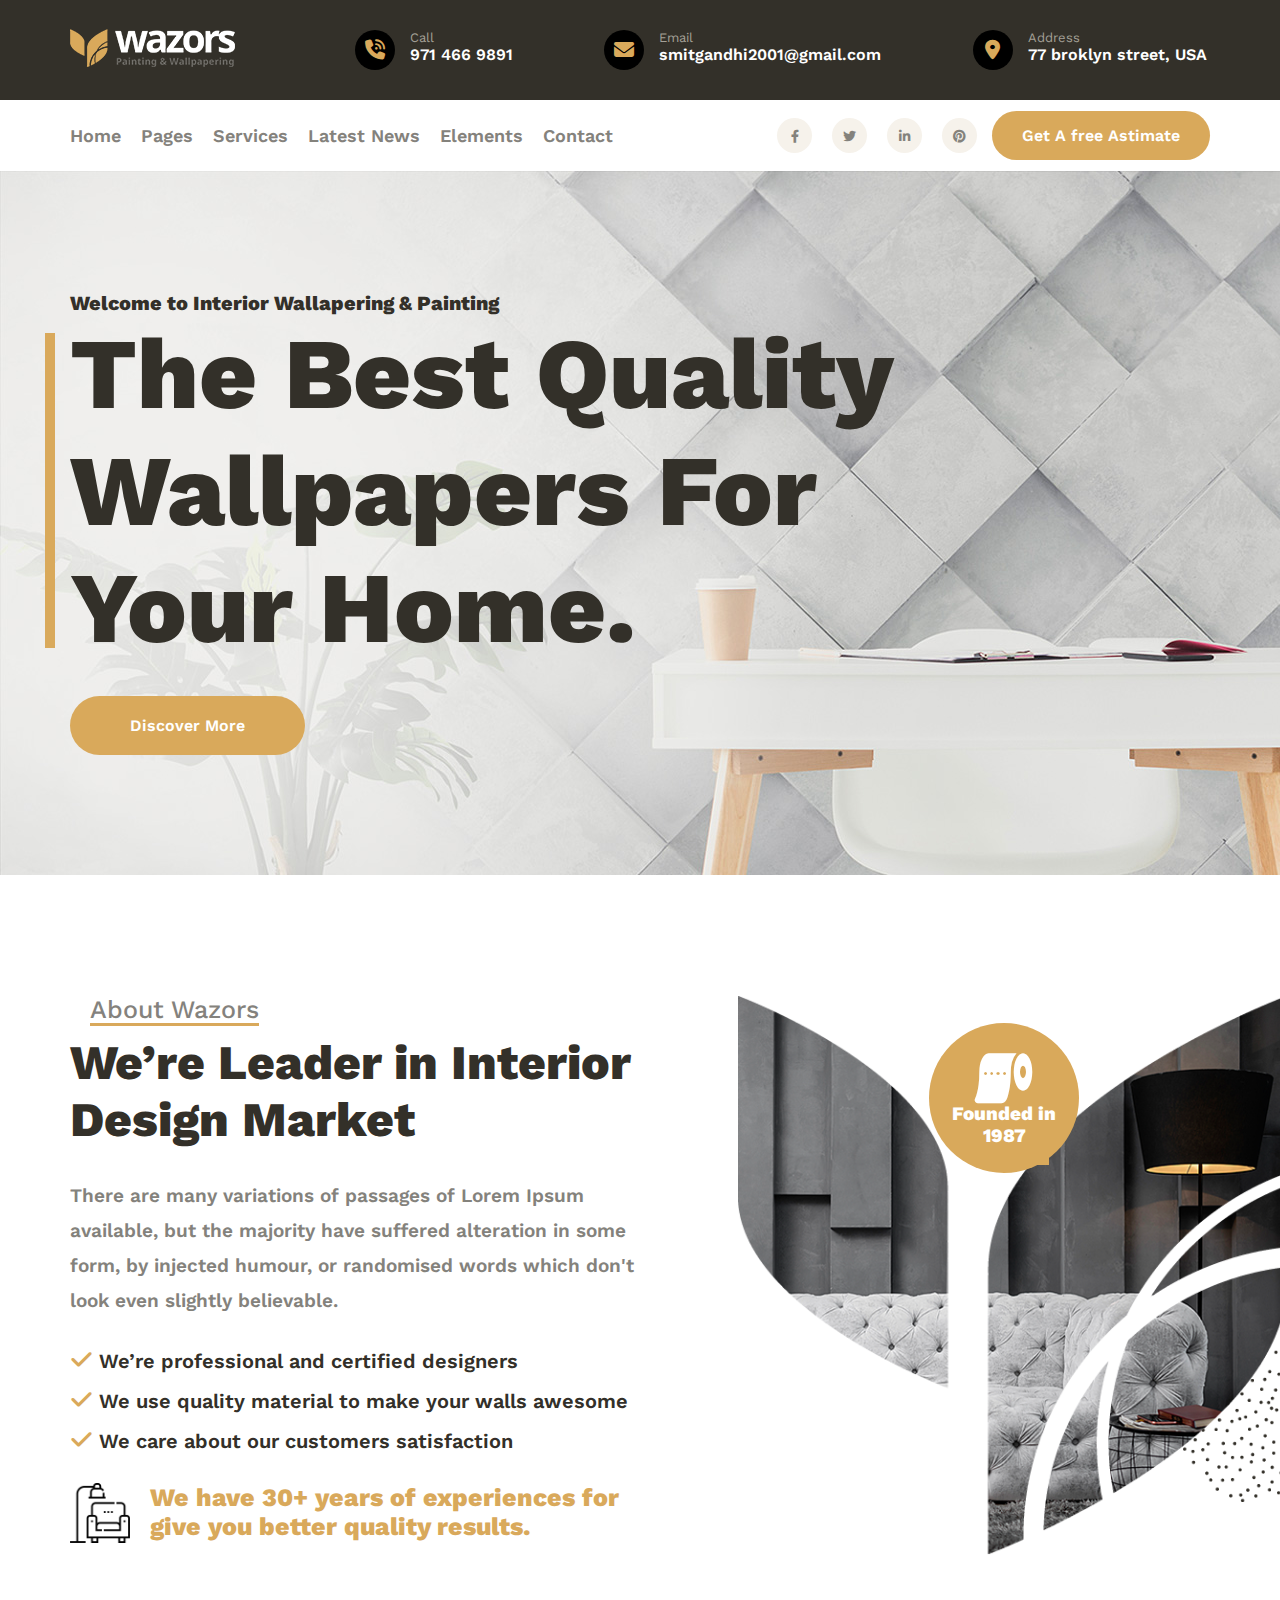
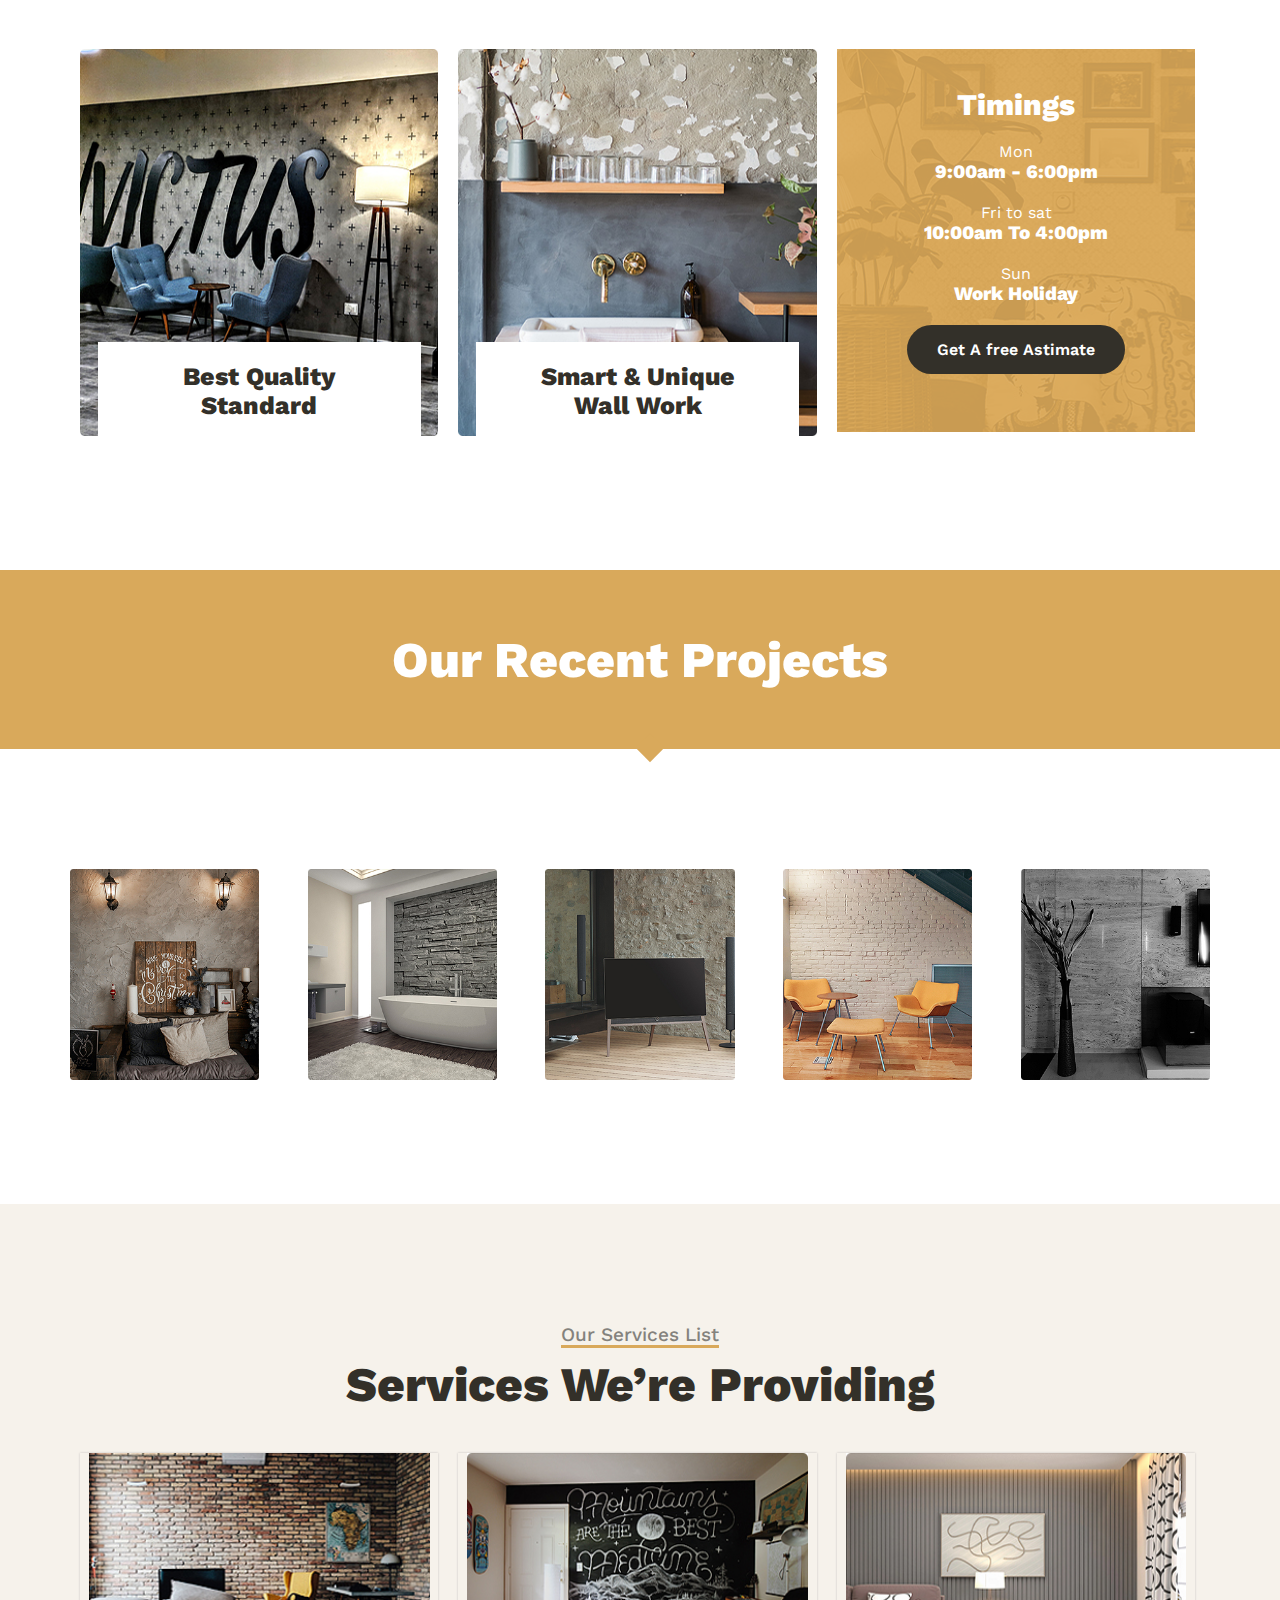
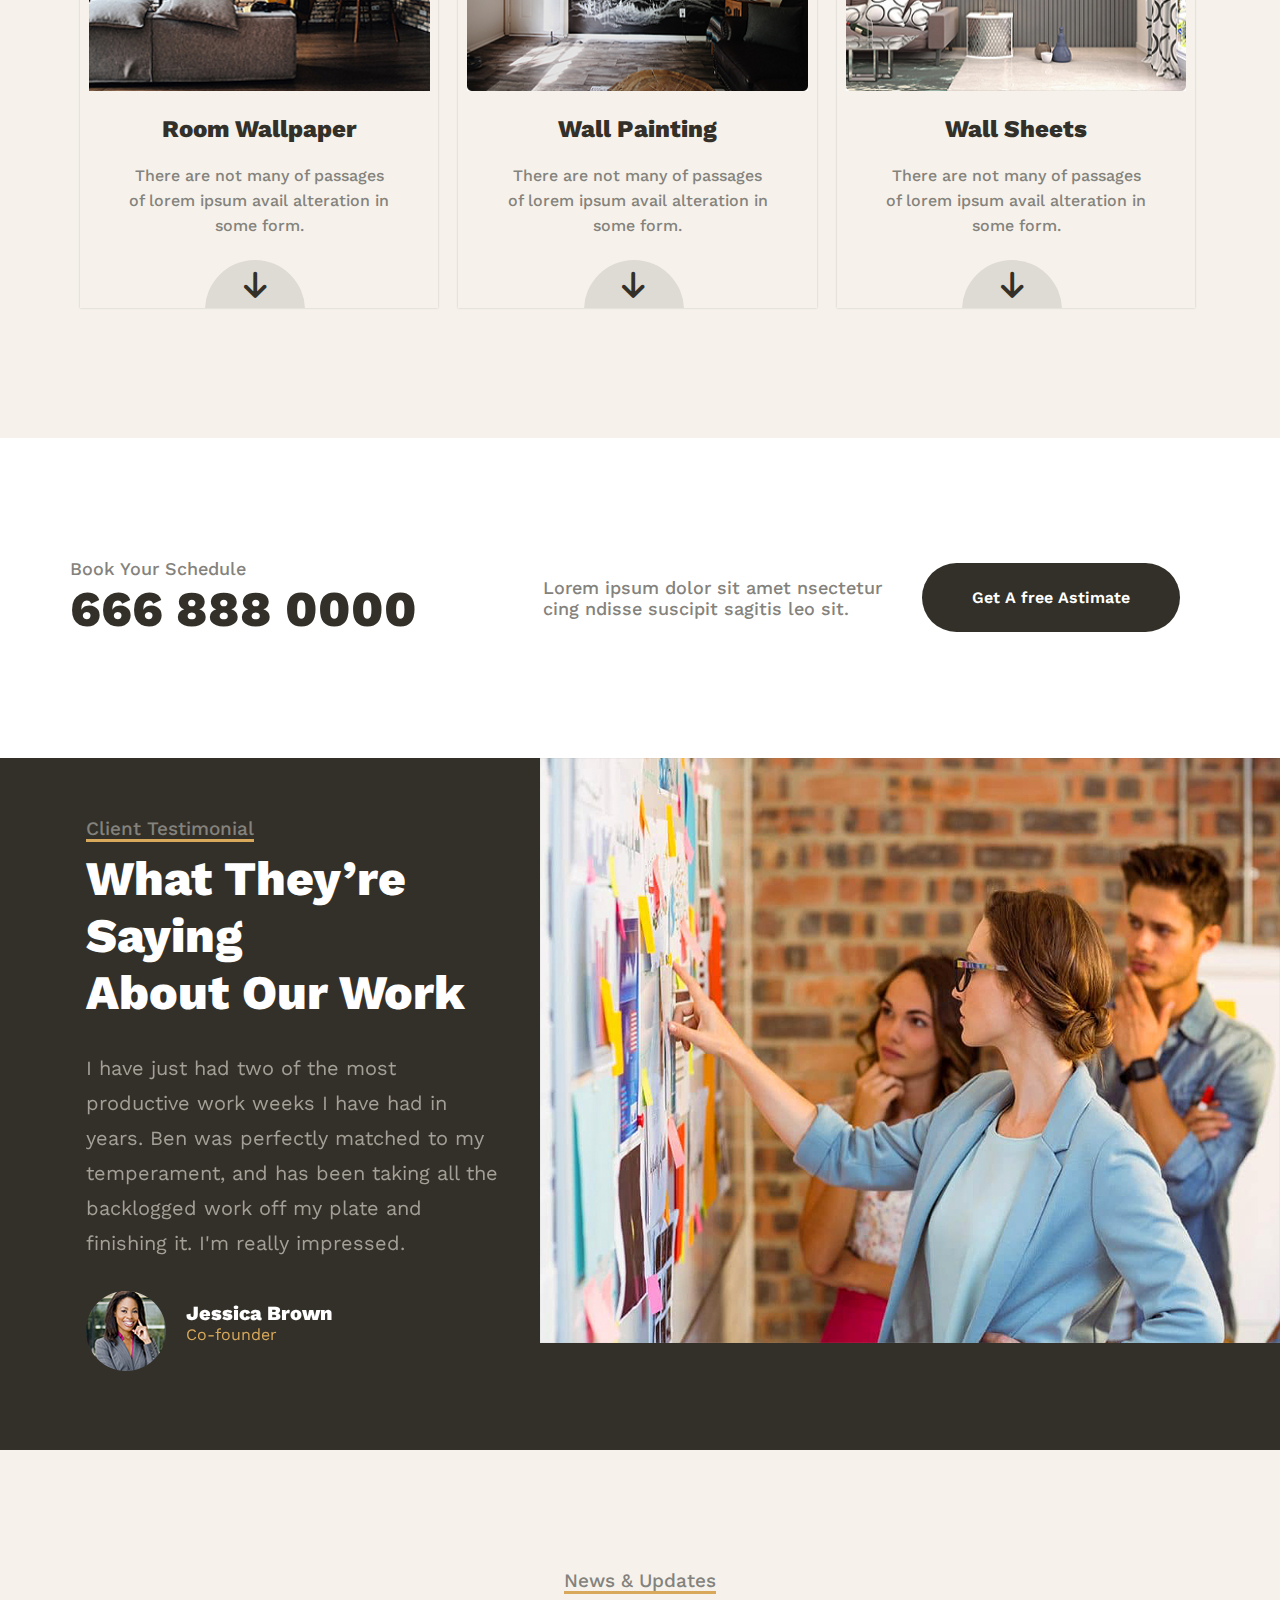
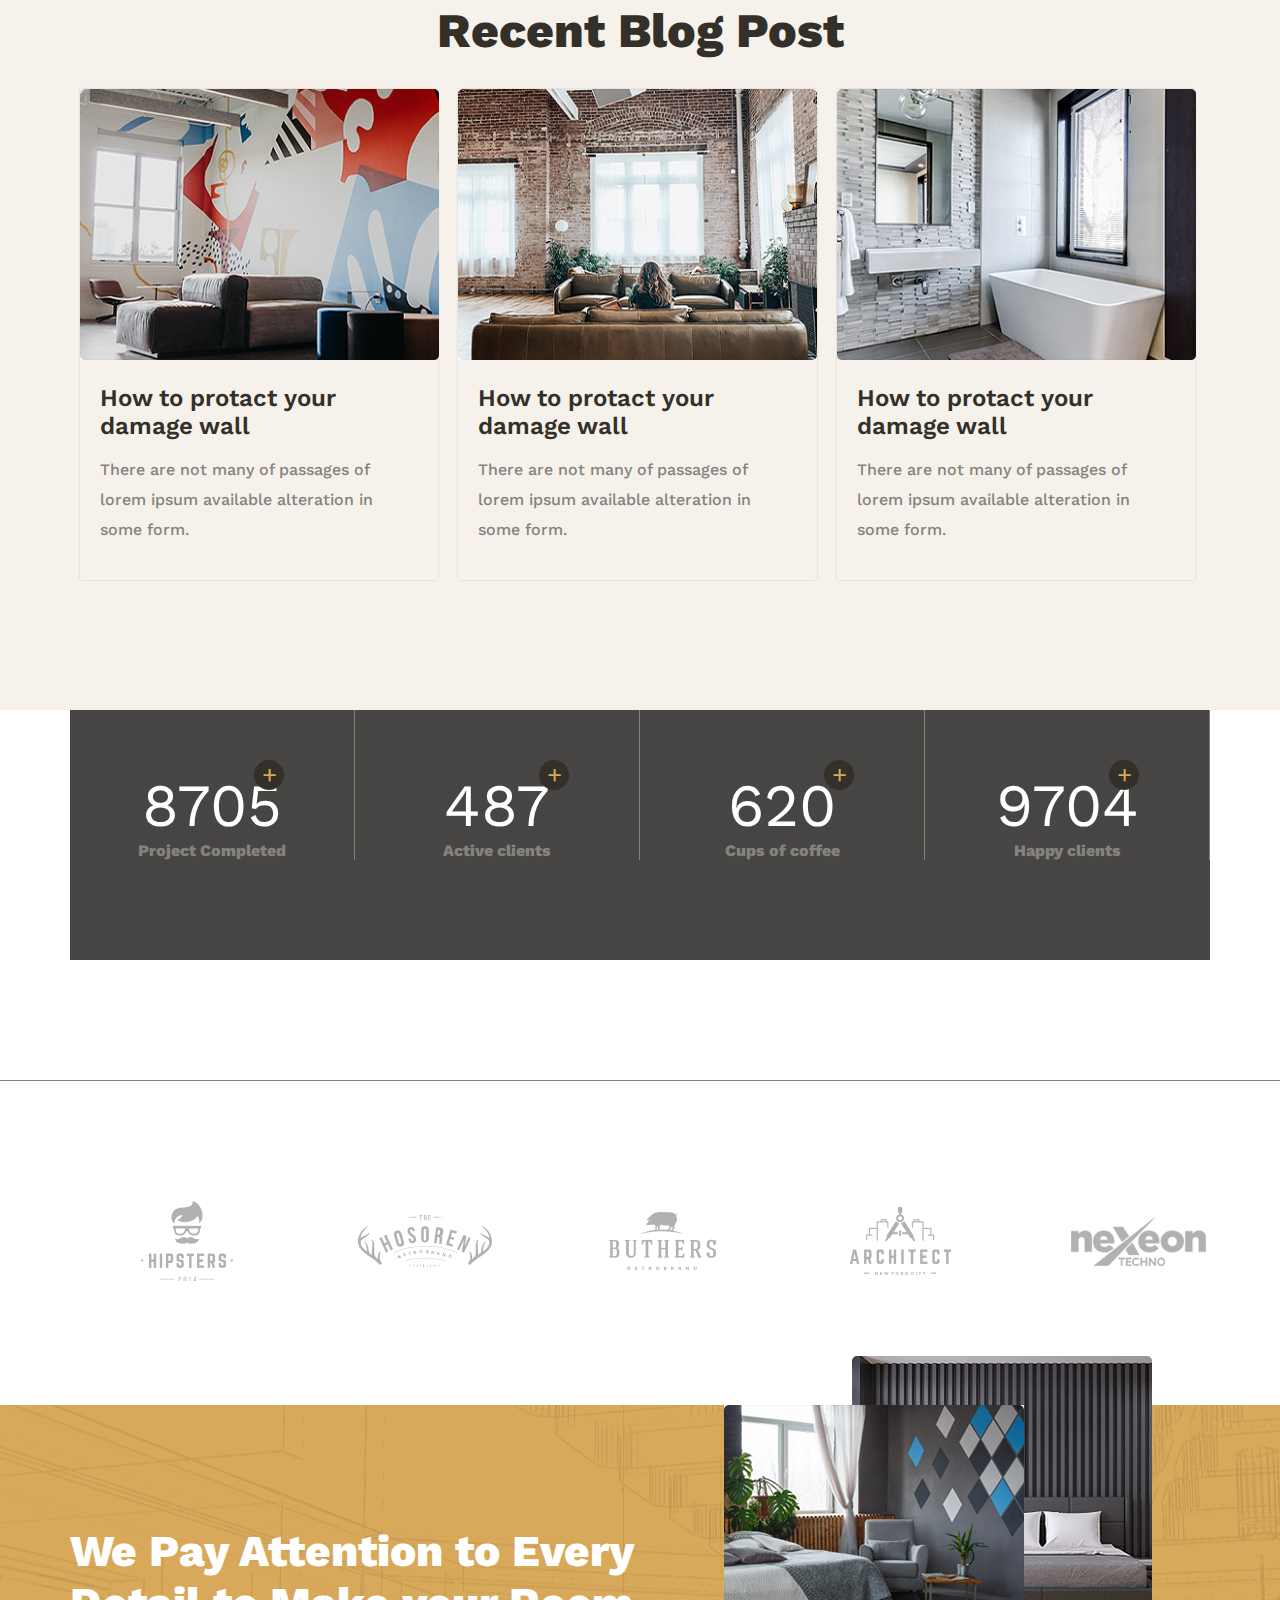
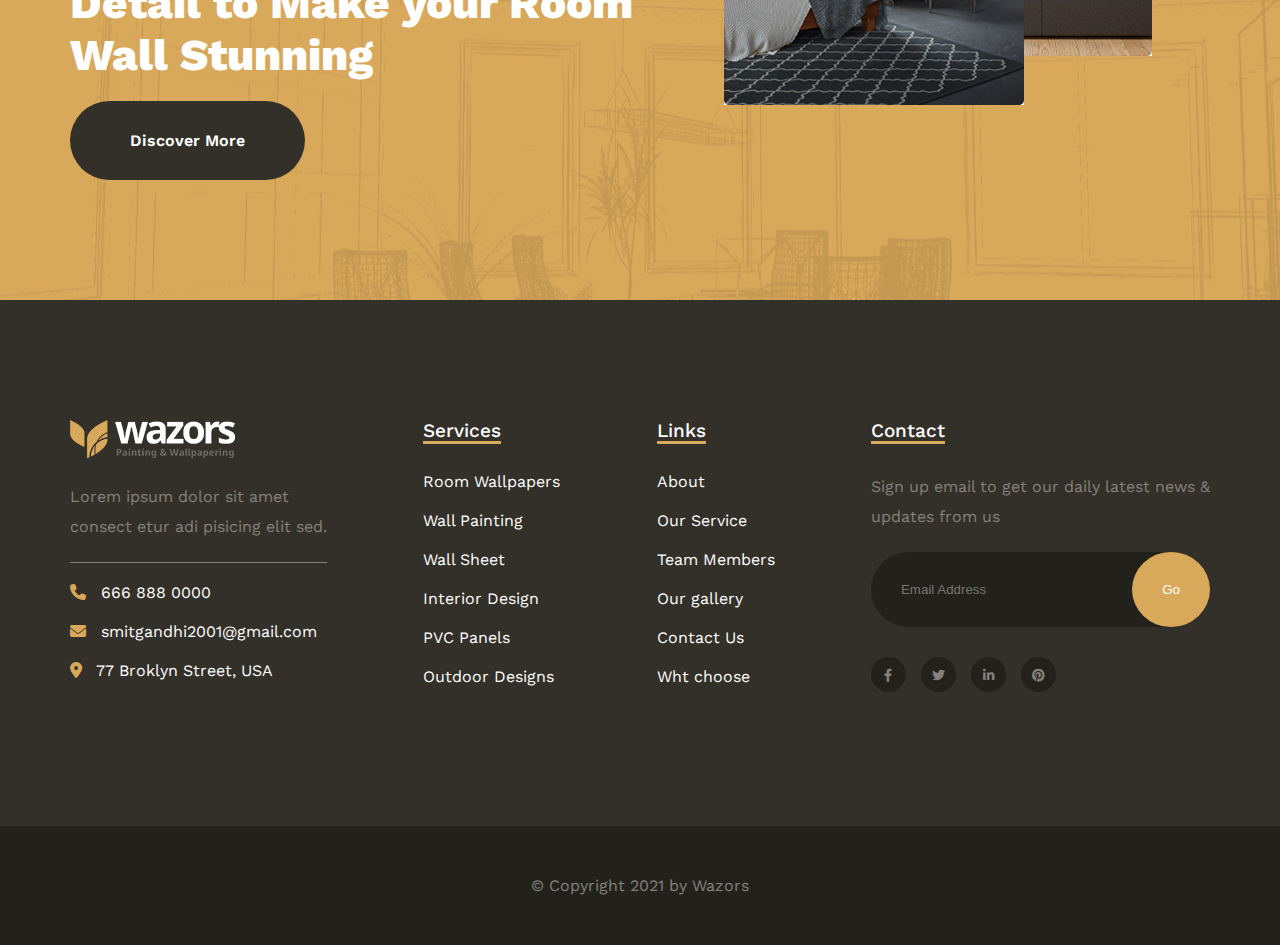
==== commit a5f928cd: "sass-complete" ====
--- a/index.html
+++ b/index.html
@@ -10,7 +10,6 @@
     <link href="css/all.min.css" rel="stylesheet" type="text/css" />
     <!-- fonts -->
     <link href="css/font.css" rel="stylesheet" type="text/css" />
-
     <link rel="stylesheet" href="css/owl.carousel.min.css" type="text/css" />
     <!-- custome css -->
     <link href="css/style.css" rel="stylesheet" type="text/css" />
@@ -849,7 +848,7 @@
         </div>
     </footer>
     <div class="last">
-        <span>© Copyright 2020 by Wazors</span>
+        <span>© Copyright 2021 by Wazors</span>
     </div>
 
 
